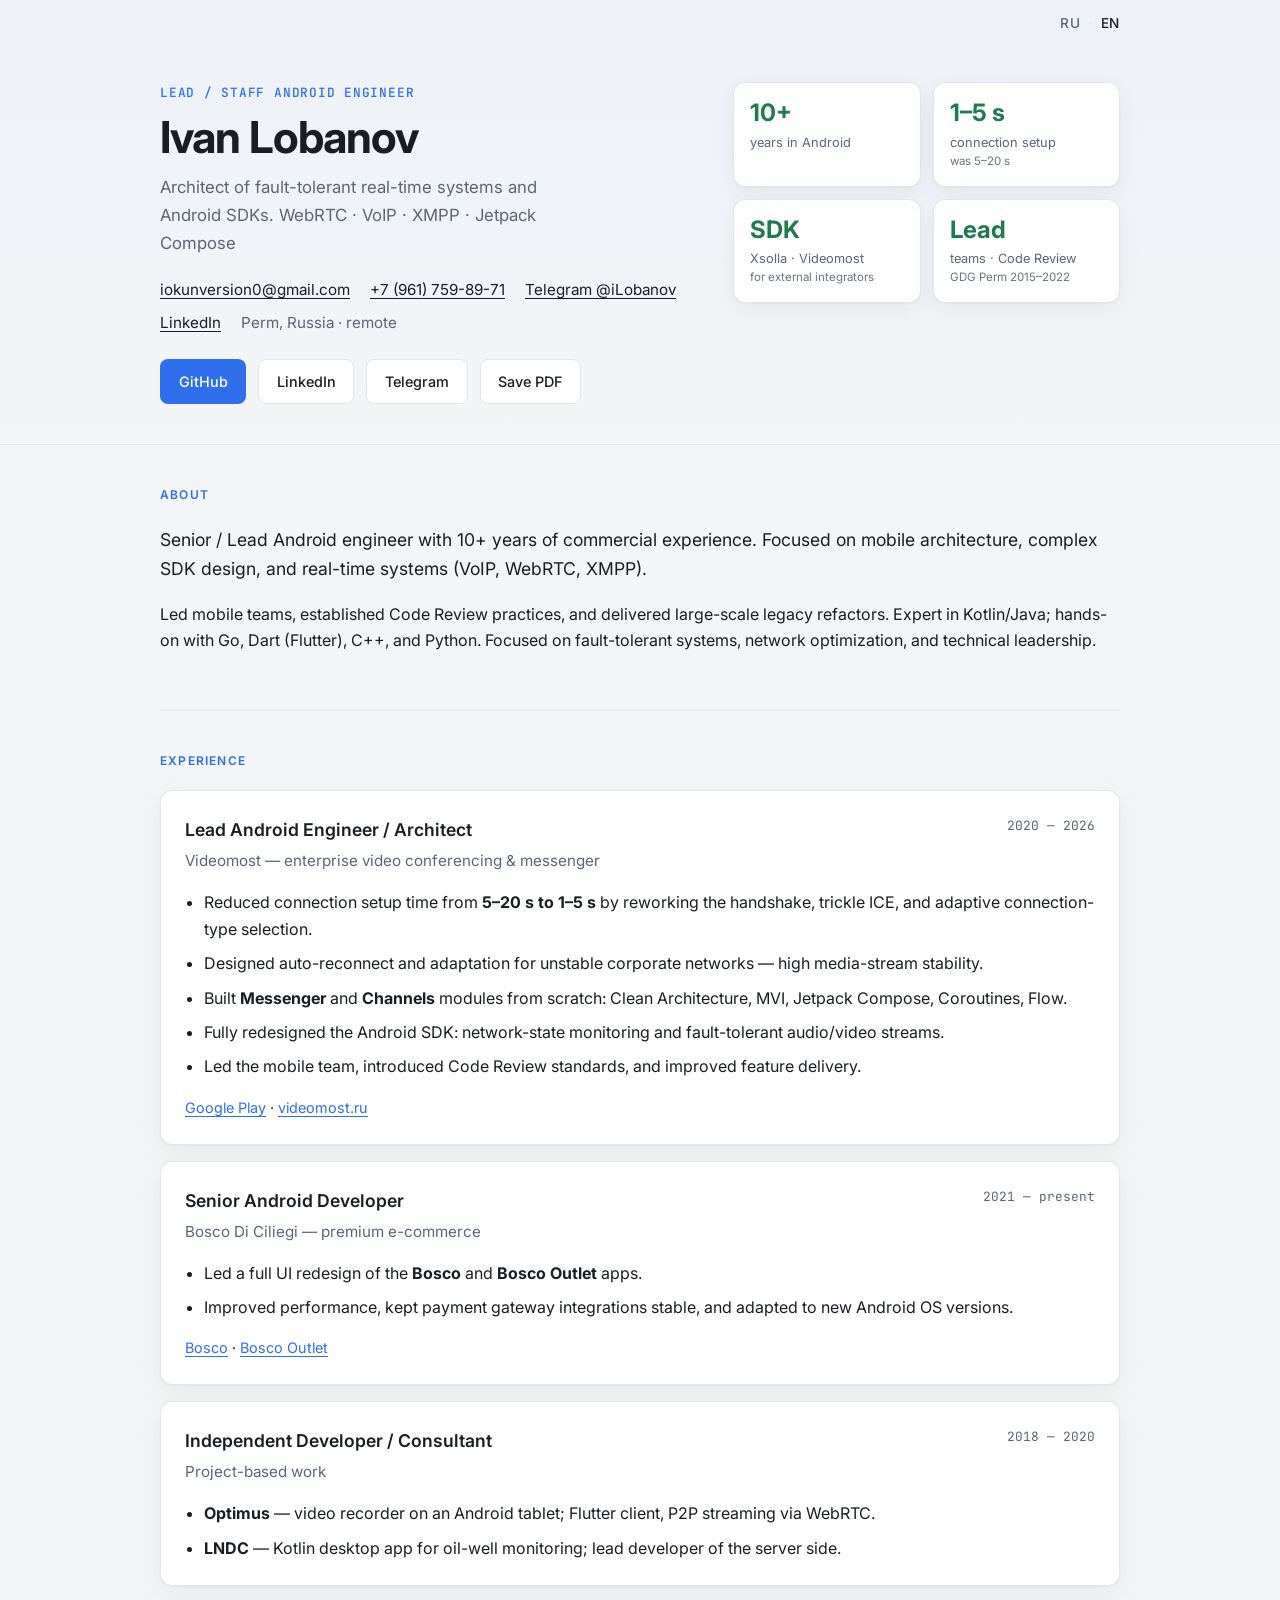
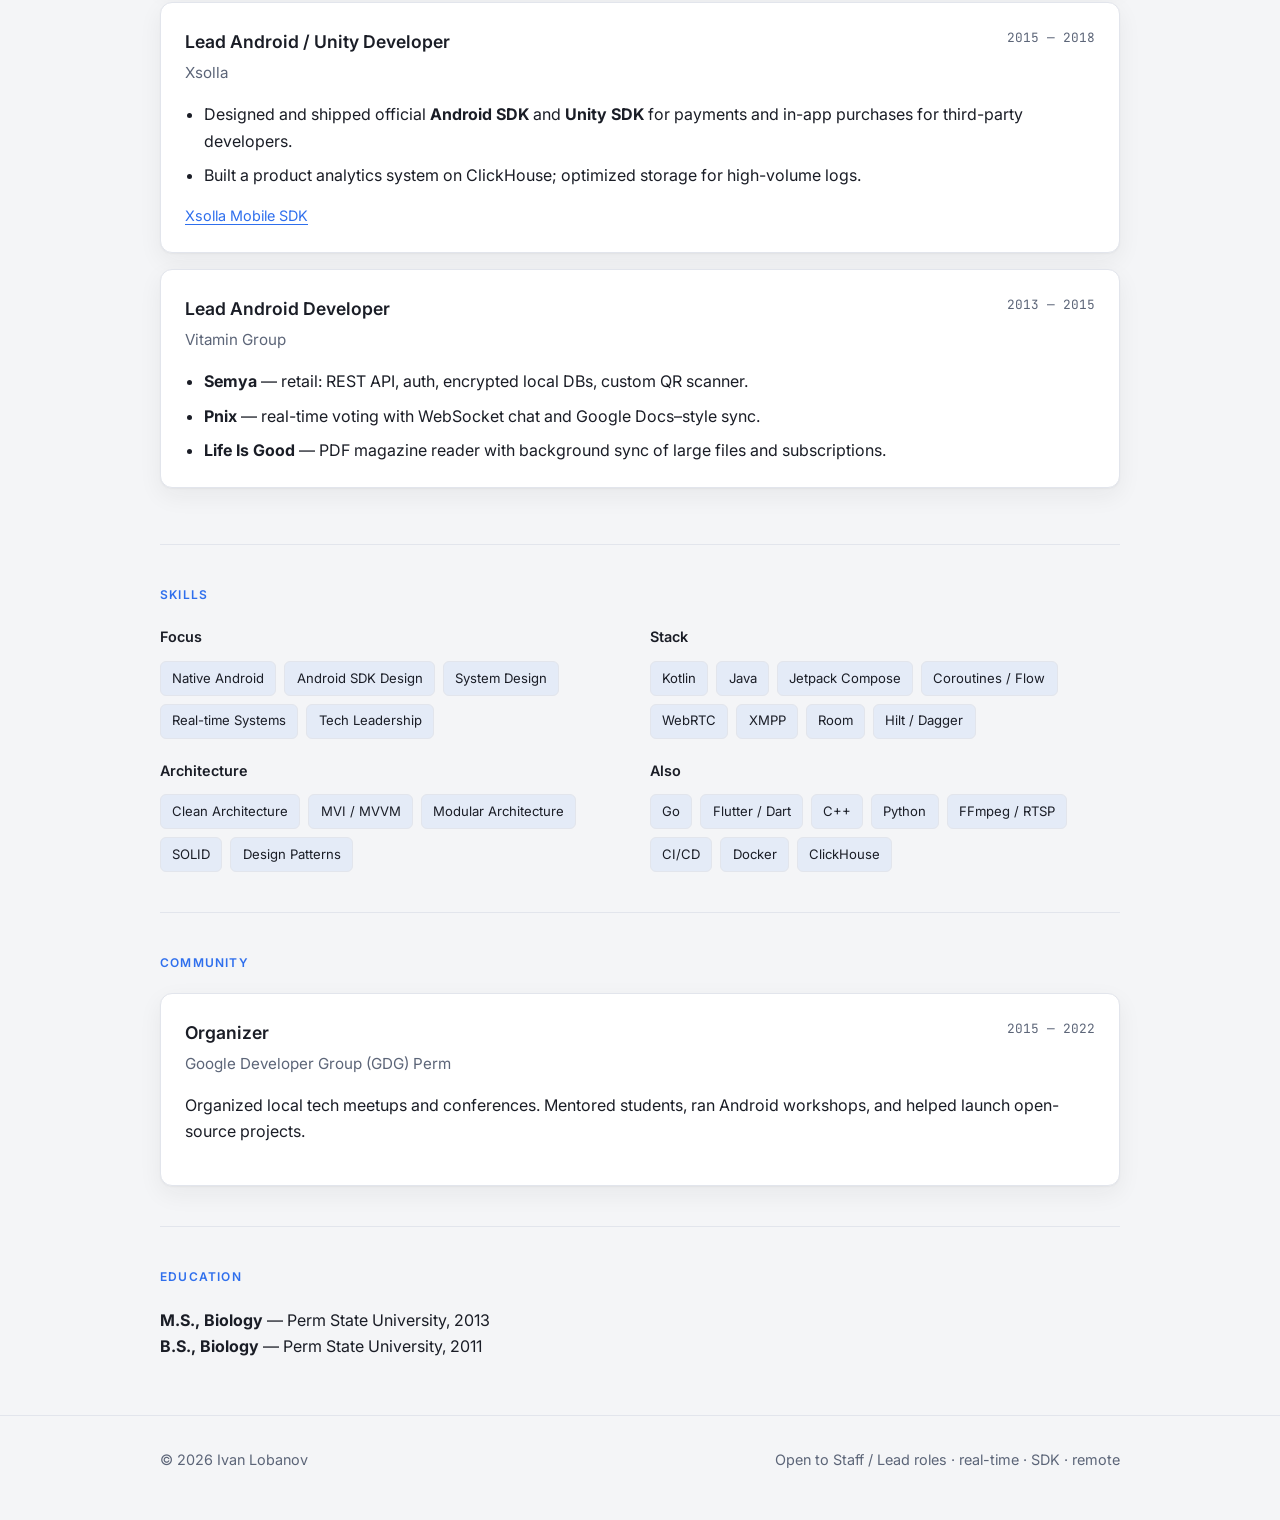
==== en/index.html @ cc2d4212 "Initial resume site for GitHub Pages (RU + EN) Co-authored-by: Cursor <cursoragent@cursor.com>" ====
<!DOCTYPE html>
<html lang="en">
<head>
  <meta charset="UTF-8">
  <meta name="viewport" content="width=device-width, initial-scale=1.0">
  <meta name="description" content="Ivan Lobanov — Lead / Staff Android Engineer. WebRTC, SDK, real-time systems, technical leadership. 10+ years of experience.">
  <meta name="author" content="Ivan Lobanov">
  <title>Ivan Lobanov — Lead Android Engineer</title>
  <link rel="alternate" hreflang="ru" href="../">
  <link rel="alternate" hreflang="en" href="./">
  <link rel="preconnect" href="https://fonts.googleapis.com">
  <link rel="preconnect" href="https://fonts.gstatic.com" crossorigin>
  <link href="https://fonts.googleapis.com/css2?family=Inter:wght@400;500;600;700&family=JetBrains+Mono:wght@400;500&display=swap" rel="stylesheet">
  <link rel="stylesheet" href="../css/style.css">
</head>
<body>
  <a class="skip-link" href="#main">Skip to content</a>

  <nav class="lang-switch" aria-label="Language">
    <div class="container lang-switch__inner">
      <a href="../">RU</a>
      <span aria-hidden="true">·</span>
      <a href="./" aria-current="page">EN</a>
    </div>
  </nav>

  <header class="hero">
    <div class="container hero__inner">
      <div class="hero__text">
        <p class="hero__label">Lead / Staff Android Engineer</p>
        <h1>Ivan Lobanov</h1>
        <p class="hero__tagline">
          Architect of fault-tolerant real-time systems and Android SDKs.
          WebRTC · VoIP · XMPP · Jetpack Compose
        </p>
        <ul class="hero__contacts">
          <li><a href="mailto:iokunversion0@gmail.com">iokunversion0@gmail.com</a></li>
          <li><a href="tel:+79617598971">+7 (961) 759-89-71</a></li>
          <li><a href="https://t.me/iLobanov" target="_blank" rel="noopener">Telegram @iLobanov</a></li>
          <li><a href="https://www.linkedin.com/in/ivanlobanov/" target="_blank" rel="noopener">LinkedIn</a></li>
          <li>Perm, Russia · remote</li>
        </ul>
        <div class="hero__links">
          <a class="btn btn--primary" href="https://github.com/ioKun" target="_blank" rel="noopener">GitHub</a>
          <a class="btn btn--ghost" href="https://www.linkedin.com/in/ivanlobanov/" target="_blank" rel="noopener">LinkedIn</a>
          <a class="btn btn--ghost" href="https://t.me/iLobanov" target="_blank" rel="noopener">Telegram</a>
          <button class="btn btn--ghost" type="button" onclick="window.print()">Save PDF</button>
        </div>
      </div>
      <aside class="hero__metrics" aria-label="Key achievements">
        <div class="metric">
          <span class="metric__value">10+</span>
          <span class="metric__label">years in Android</span>
        </div>
        <div class="metric">
          <span class="metric__value">1–5 s</span>
          <span class="metric__label">connection setup<br><small>was 5–20 s</small></span>
        </div>
        <div class="metric">
          <span class="metric__value">SDK</span>
          <span class="metric__label">Xsolla · Videomost<br><small>for external integrators</small></span>
        </div>
        <div class="metric">
          <span class="metric__value">Lead</span>
          <span class="metric__label">teams · Code Review<br><small>GDG Perm 2015–2022</small></span>
        </div>
      </aside>
    </div>
  </header>

  <main id="main" class="container">
    <section class="section" id="about">
      <h2>About</h2>
      <p class="lead">
        Senior / Lead Android engineer with 10+ years of commercial experience.
        Focused on mobile architecture, complex SDK design, and real-time systems
        (VoIP, WebRTC, XMPP).
      </p>
      <p>
        Led mobile teams, established Code Review practices, and delivered large-scale
        legacy refactors. Expert in Kotlin/Java; hands-on with Go, Dart (Flutter), C++,
        and Python. Focused on fault-tolerant systems, network optimization, and
        technical leadership.
      </p>
    </section>

    <section class="section" id="experience">
      <h2>Experience</h2>

      <article class="job">
        <header class="job__header">
          <div>
            <h3>Lead Android Engineer / Architect</h3>
            <p class="job__company">Videomost — enterprise video conferencing &amp; messenger</p>
          </div>
          <time class="job__period">2020 — 2026</time>
        </header>
        <ul class="job__highlights">
          <li>Reduced connection setup time from <strong>5–20 s to 1–5 s</strong> by reworking the handshake, trickle ICE, and adaptive connection-type selection.</li>
          <li>Designed auto-reconnect and adaptation for unstable corporate networks — high media-stream stability.</li>
          <li>Built <strong>Messenger</strong> and <strong>Channels</strong> modules from scratch: Clean Architecture, MVI, Jetpack Compose, Coroutines, Flow.</li>
          <li>Fully redesigned the Android SDK: network-state monitoring and fault-tolerant audio/video streams.</li>
          <li>Led the mobile team, introduced Code Review standards, and improved feature delivery.</li>
        </ul>
        <p class="job__links">
          <a href="https://play.google.com/store/apps/details?id=com.Videomost" target="_blank" rel="noopener">Google Play</a>
          ·
          <a href="https://videomost.ru/" target="_blank" rel="noopener">videomost.ru</a>
        </p>
      </article>

      <article class="job">
        <header class="job__header">
          <div>
            <h3>Senior Android Developer</h3>
            <p class="job__company">Bosco Di Ciliegi — premium e-commerce</p>
          </div>
          <time class="job__period">2021 — present</time>
        </header>
        <ul class="job__highlights">
          <li>Led a full UI redesign of the <strong>Bosco</strong> and <strong>Bosco Outlet</strong> apps.</li>
          <li>Improved performance, kept payment gateway integrations stable, and adapted to new Android OS versions.</li>
        </ul>
        <p class="job__links">
          <a href="https://play.google.com/store/apps/details?id=ru.bosco.android" target="_blank" rel="noopener">Bosco</a>
          ·
          <a href="https://play.google.com/store/apps/details?id=ru.bosco.outlet.android" target="_blank" rel="noopener">Bosco Outlet</a>
        </p>
      </article>

      <article class="job">
        <header class="job__header">
          <div>
            <h3>Independent Developer / Consultant</h3>
            <p class="job__company">Project-based work</p>
          </div>
          <time class="job__period">2018 — 2020</time>
        </header>
        <ul class="job__highlights">
          <li><strong>Optimus</strong> — video recorder on an Android tablet; Flutter client, P2P streaming via WebRTC.</li>
          <li><strong>LNDC</strong> — Kotlin desktop app for oil-well monitoring; lead developer of the server side.</li>
        </ul>
      </article>

      <article class="job">
        <header class="job__header">
          <div>
            <h3>Lead Android / Unity Developer</h3>
            <p class="job__company">Xsolla</p>
          </div>
          <time class="job__period">2015 — 2018</time>
        </header>
        <ul class="job__highlights">
          <li>Designed and shipped official <strong>Android SDK</strong> and <strong>Unity SDK</strong> for payments and in-app purchases for third-party developers.</li>
          <li>Built a product analytics system on ClickHouse; optimized storage for high-volume logs.</li>
        </ul>
        <p class="job__links">
          <a href="https://developers.xsolla.com/doc/mobile-sdk/" target="_blank" rel="noopener">Xsolla Mobile SDK</a>
        </p>
      </article>

      <article class="job">
        <header class="job__header">
          <div>
            <h3>Lead Android Developer</h3>
            <p class="job__company">Vitamin Group</p>
          </div>
          <time class="job__period">2013 — 2015</time>
        </header>
        <ul class="job__highlights">
          <li><strong>Semya</strong> — retail: REST API, auth, encrypted local DBs, custom QR scanner.</li>
          <li><strong>Pnix</strong> — real-time voting with WebSocket chat and Google Docs–style sync.</li>
          <li><strong>Life Is Good</strong> — PDF magazine reader with background sync of large files and subscriptions.</li>
        </ul>
      </article>
    </section>

    <section class="section" id="skills">
      <h2>Skills</h2>
      <div class="skills-grid">
        <div class="skill-group">
          <h3>Focus</h3>
          <ul class="tags">
            <li>Native Android</li>
            <li>Android SDK Design</li>
            <li>System Design</li>
            <li>Real-time Systems</li>
            <li>Tech Leadership</li>
          </ul>
        </div>
        <div class="skill-group">
          <h3>Stack</h3>
          <ul class="tags">
            <li>Kotlin</li>
            <li>Java</li>
            <li>Jetpack Compose</li>
            <li>Coroutines / Flow</li>
            <li>WebRTC</li>
            <li>XMPP</li>
            <li>Room</li>
            <li>Hilt / Dagger</li>
          </ul>
        </div>
        <div class="skill-group">
          <h3>Architecture</h3>
          <ul class="tags">
            <li>Clean Architecture</li>
            <li>MVI / MVVM</li>
            <li>Modular Architecture</li>
            <li>SOLID</li>
            <li>Design Patterns</li>
          </ul>
        </div>
        <div class="skill-group">
          <h3>Also</h3>
          <ul class="tags">
            <li>Go</li>
            <li>Flutter / Dart</li>
            <li>C++</li>
            <li>Python</li>
            <li>FFmpeg / RTSP</li>
            <li>CI/CD</li>
            <li>Docker</li>
            <li>ClickHouse</li>
          </ul>
        </div>
      </div>
    </section>

    <section class="section" id="community">
      <h2>Community</h2>
      <article class="job job--compact">
        <header class="job__header">
          <div>
            <h3>Organizer</h3>
            <p class="job__company">Google Developer Group (GDG) Perm</p>
          </div>
          <time class="job__period">2015 — 2022</time>
        </header>
        <p>
          Organized local tech meetups and conferences. Mentored students,
          ran Android workshops, and helped launch open-source projects.
        </p>
      </article>
    </section>

    <section class="section" id="education">
      <h2>Education</h2>
      <p>
        <strong>M.S., Biology</strong> — Perm State University, 2013<br>
        <strong>B.S., Biology</strong> — Perm State University, 2011
      </p>
    </section>
  </main>

  <footer class="footer">
    <div class="container footer__inner">
      <p>© 2026 Ivan Lobanov</p>
      <p class="footer__note">Open to Staff / Lead roles · real-time · SDK · remote</p>
    </div>
  </footer>
</body>
</html>
---- css/style.css ----
:root {
  --bg: #f4f5f7;
  --bg-elevated: #ffffff;
  --bg-card: #ffffff;
  --text: #1a1d26;
  --text-muted: #5c6578;
  --accent: #2f6fed;
  --accent-soft: rgba(47, 111, 237, 0.08);
  --border: #e2e5ec;
  --success: #1f7a4c;
  --font: "Inter", system-ui, -apple-system, sans-serif;
  --mono: "JetBrains Mono", ui-monospace, monospace;
  --radius: 12px;
  --shadow: 0 1px 2px rgba(26, 29, 38, 0.04), 0 8px 24px rgba(26, 29, 38, 0.06);
  --max-width: 960px;
}

*,
*::before,
*::after {
  box-sizing: border-box;
}

html {
  scroll-behavior: smooth;
}

body {
  margin: 0;
  font-family: var(--font);
  font-size: 16px;
  line-height: 1.65;
  color: var(--text);
  background: var(--bg);
  -webkit-font-smoothing: antialiased;
}

.skip-link {
  position: absolute;
  left: -9999px;
  top: 0;
  z-index: 100;
  padding: 0.75rem 1rem;
  background: var(--accent);
  color: #fff;
  text-decoration: none;
}

.skip-link:focus {
  left: 1rem;
  top: 1rem;
}

.container {
  width: min(100% - 2rem, var(--max-width));
  margin-inline: auto;
}

a {
  color: var(--accent);
  text-decoration-thickness: 1px;
  text-underline-offset: 3px;
}

a:hover {
  text-decoration: none;
}

/* Language switcher */
.lang-switch {
  padding: 0.75rem 0 0;
  background: linear-gradient(180deg, #eef2f8 0%, #eef2f8 100%);
}

.lang-switch__inner {
  display: flex;
  justify-content: flex-end;
  align-items: center;
  gap: 0.5rem;
  font-size: 0.85rem;
  font-weight: 500;
  letter-spacing: 0.04em;
}

.lang-switch a {
  color: var(--text-muted);
  text-decoration: none;
}

.lang-switch a:hover {
  color: var(--accent);
}

.lang-switch a[aria-current="page"] {
  color: var(--text);
  pointer-events: none;
}

.lang-switch span {
  color: var(--border);
}

/* Hero */
.hero {
  padding: 3rem 0 2.5rem;
  background:
    linear-gradient(180deg, #eef2f8 0%, var(--bg) 100%);
  border-bottom: 1px solid var(--border);
}

.hero__inner {
  display: grid;
  gap: 2rem;
}

@media (min-width: 768px) {
  .hero__inner {
    grid-template-columns: 1.4fr 1fr;
    align-items: start;
  }
}

.hero__label {
  margin: 0 0 0.5rem;
  font-family: var(--mono);
  font-size: 0.8rem;
  font-weight: 500;
  letter-spacing: 0.06em;
  text-transform: uppercase;
  color: var(--accent);
}

.hero h1 {
  margin: 0 0 0.75rem;
  font-size: clamp(2rem, 5vw, 2.75rem);
  font-weight: 700;
  letter-spacing: -0.02em;
  line-height: 1.15;
  color: var(--text);
}

.hero__tagline {
  margin: 0 0 1.25rem;
  font-size: 1.05rem;
  color: var(--text-muted);
  max-width: 38ch;
}

.hero__contacts {
  list-style: none;
  margin: 0 0 1.5rem;
  padding: 0;
  display: flex;
  flex-wrap: wrap;
  gap: 0.5rem 1.25rem;
  font-size: 0.95rem;
  color: var(--text-muted);
}

.hero__contacts a {
  color: var(--text);
}

.hero__contacts a:hover {
  color: var(--accent);
}

.hero__links {
  display: flex;
  flex-wrap: wrap;
  gap: 0.75rem;
}

.btn {
  display: inline-flex;
  align-items: center;
  justify-content: center;
  padding: 0.6rem 1.1rem;
  border-radius: 8px;
  font-family: inherit;
  font-size: 0.9rem;
  font-weight: 500;
  text-decoration: none;
  border: 1px solid transparent;
  cursor: pointer;
  transition: background 0.15s, border-color 0.15s, color 0.15s;
}

.btn--primary {
  background: var(--accent);
  color: #fff;
}

.btn--primary:hover {
  background: #255cd4;
  color: #fff;
}

.btn--ghost {
  background: var(--bg-elevated);
  color: var(--text);
  border-color: var(--border);
}

.btn--ghost:hover {
  background: #eef1f6;
  color: var(--text);
  border-color: #d0d5e0;
}

/* Metrics */
.hero__metrics {
  display: grid;
  grid-template-columns: 1fr 1fr;
  gap: 0.75rem;
}

.metric {
  padding: 1rem;
  background: var(--bg-card);
  border: 1px solid var(--border);
  border-radius: var(--radius);
  box-shadow: var(--shadow);
}

.metric__value {
  display: block;
  font-size: 1.5rem;
  font-weight: 700;
  color: var(--success);
  line-height: 1.2;
}

.metric__label {
  display: block;
  margin-top: 0.35rem;
  font-size: 0.8rem;
  color: var(--text-muted);
  line-height: 1.4;
}

.metric__label small {
  font-size: 0.72rem;
  opacity: 0.9;
}

/* Sections */
.section {
  padding: 2.5rem 0;
  border-bottom: 1px solid var(--border);
}

.section:last-of-type {
  border-bottom: none;
}

.section h2 {
  margin: 0 0 1.25rem;
  font-size: 0.75rem;
  font-weight: 600;
  letter-spacing: 0.1em;
  text-transform: uppercase;
  color: var(--accent);
}

.lead {
  font-size: 1.1rem;
  color: var(--text);
  margin-top: 0;
}

/* Jobs */
.job {
  padding: 1.5rem;
  margin-bottom: 1rem;
  background: var(--bg-elevated);
  border: 1px solid var(--border);
  border-radius: var(--radius);
  box-shadow: var(--shadow);
}

.job--compact {
  margin-bottom: 0;
}

.job__header {
  display: flex;
  flex-wrap: wrap;
  justify-content: space-between;
  gap: 0.5rem 1rem;
  margin-bottom: 1rem;
}

.job h3 {
  margin: 0 0 0.25rem;
  font-size: 1.1rem;
  font-weight: 600;
}

.job__company {
  margin: 0;
  color: var(--text-muted);
  font-size: 0.95rem;
}

.job__period {
  font-family: var(--mono);
  font-size: 0.8rem;
  color: var(--text-muted);
  white-space: nowrap;
}

.job__highlights {
  margin: 0;
  padding-left: 1.2rem;
}

.job__highlights li {
  margin-bottom: 0.5rem;
}

.job__highlights li:last-child {
  margin-bottom: 0;
}

.job__links {
  margin: 1rem 0 0;
  font-size: 0.9rem;
}

/* Skills */
.skills-grid {
  display: grid;
  gap: 1.25rem;
}

@media (min-width: 640px) {
  .skills-grid {
    grid-template-columns: 1fr 1fr;
  }
}

.skill-group h3 {
  margin: 0 0 0.75rem;
  font-size: 0.9rem;
  font-weight: 600;
}

.tags {
  list-style: none;
  margin: 0;
  padding: 0;
  display: flex;
  flex-wrap: wrap;
  gap: 0.5rem;
}

.tags li {
  padding: 0.35rem 0.7rem;
  font-size: 0.82rem;
  background: var(--accent-soft);
  color: var(--text);
  border: 1px solid var(--border);
  border-radius: 6px;
}

/* Footer */
.footer {
  padding: 2rem 0 3rem;
  border-top: 1px solid var(--border);
}

.footer__inner {
  display: flex;
  flex-wrap: wrap;
  justify-content: space-between;
  gap: 0.5rem;
  font-size: 0.9rem;
  color: var(--text-muted);
}

.footer__inner p {
  margin: 0;
}

/* Print / PDF */
@media print {
  :root {
    --bg: #fff;
    --bg-elevated: #fff;
    --bg-card: #f7f8fa;
    --text: #111;
    --text-muted: #444;
    --border: #ddd;
    --accent: #1a5fb4;
    --success: #1a7f37;
    --shadow: none;
  }

  body {
    font-size: 11pt;
    background: #fff;
  }

  .hero {
    padding: 0 0 1rem;
    background: none;
    border-bottom: 2px solid #111;
  }

  .hero__links,
  .skip-link,
  .lang-switch {
    display: none !important;
  }

  .hero__metrics {
    grid-template-columns: repeat(4, 1fr);
  }

  .job,
  .metric {
    break-inside: avoid;
    page-break-inside: avoid;
    box-shadow: none;
  }

  a {
    color: inherit;
    text-decoration: none;
  }

  a[href^="http"]::after {
    content: " (" attr(href) ")";
    font-size: 0.75em;
    color: #666;
  }

  .footer {
    padding-top: 1rem;
  }
}
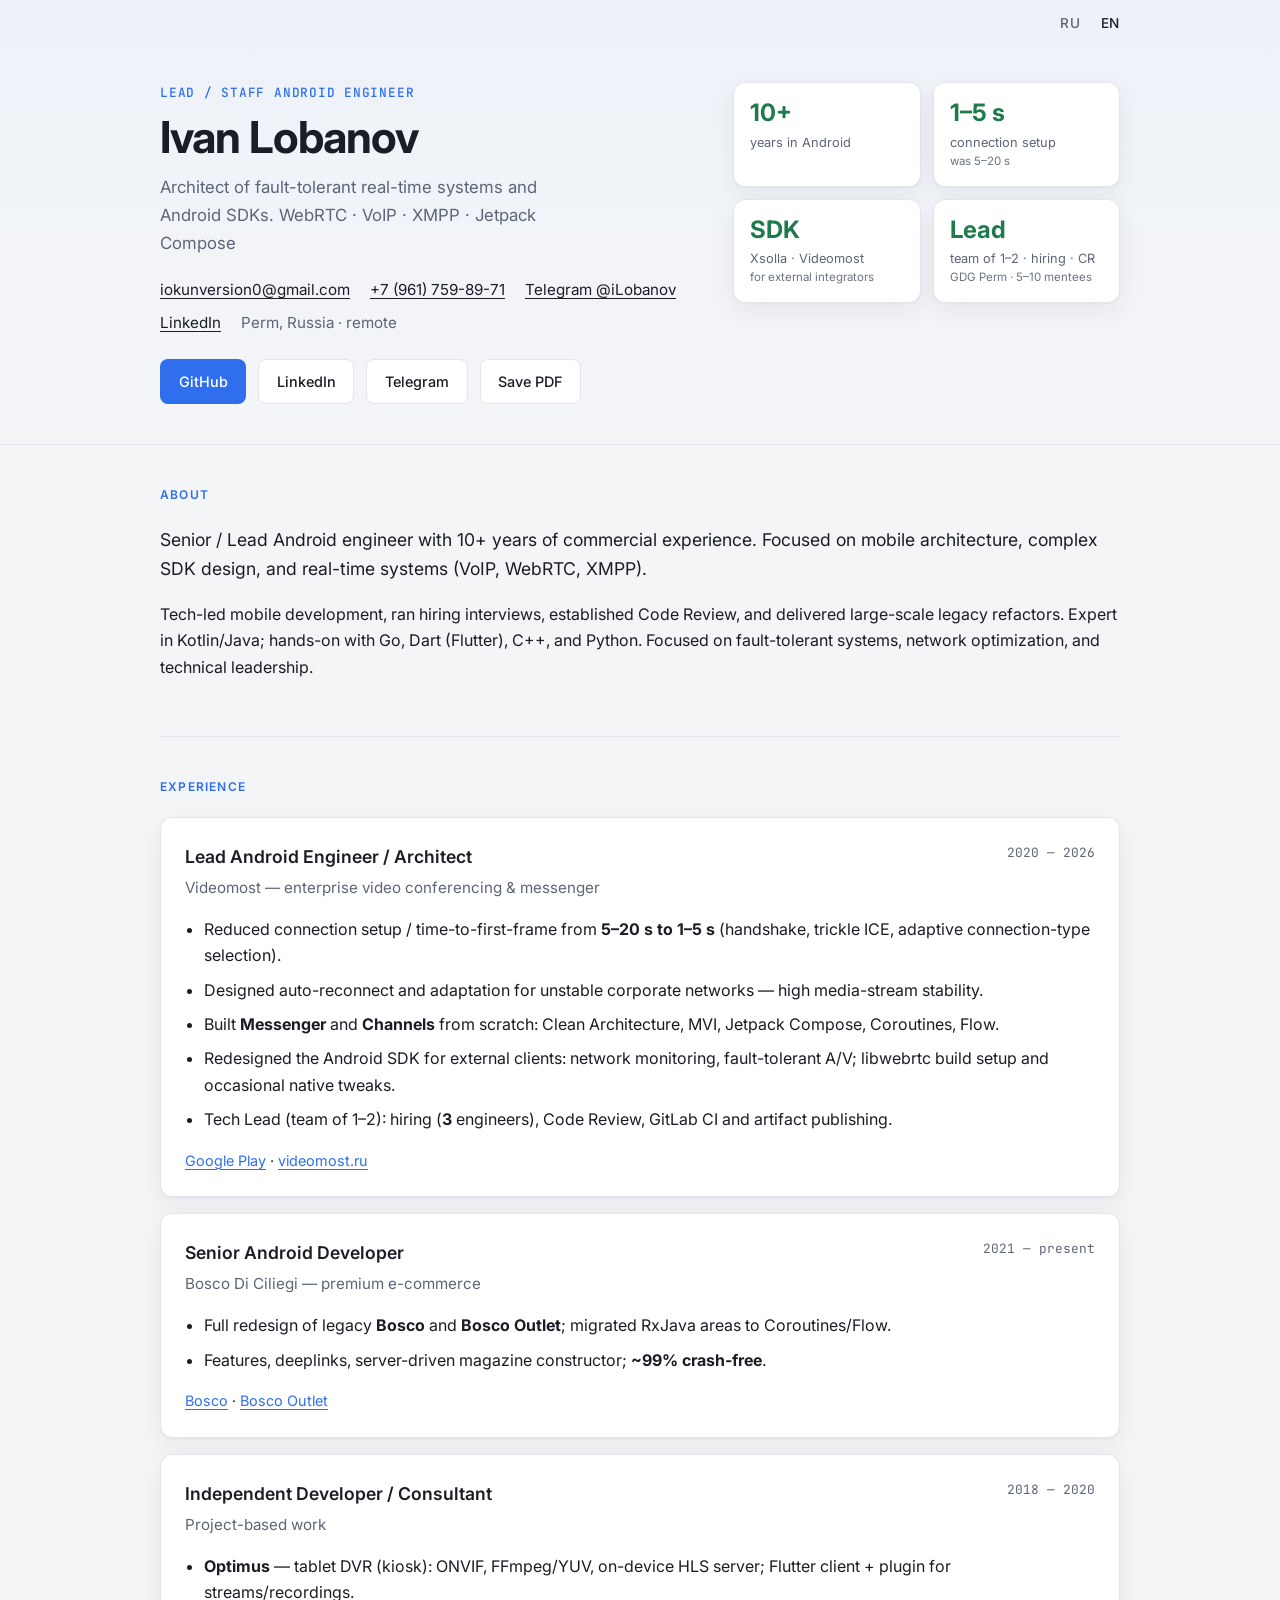
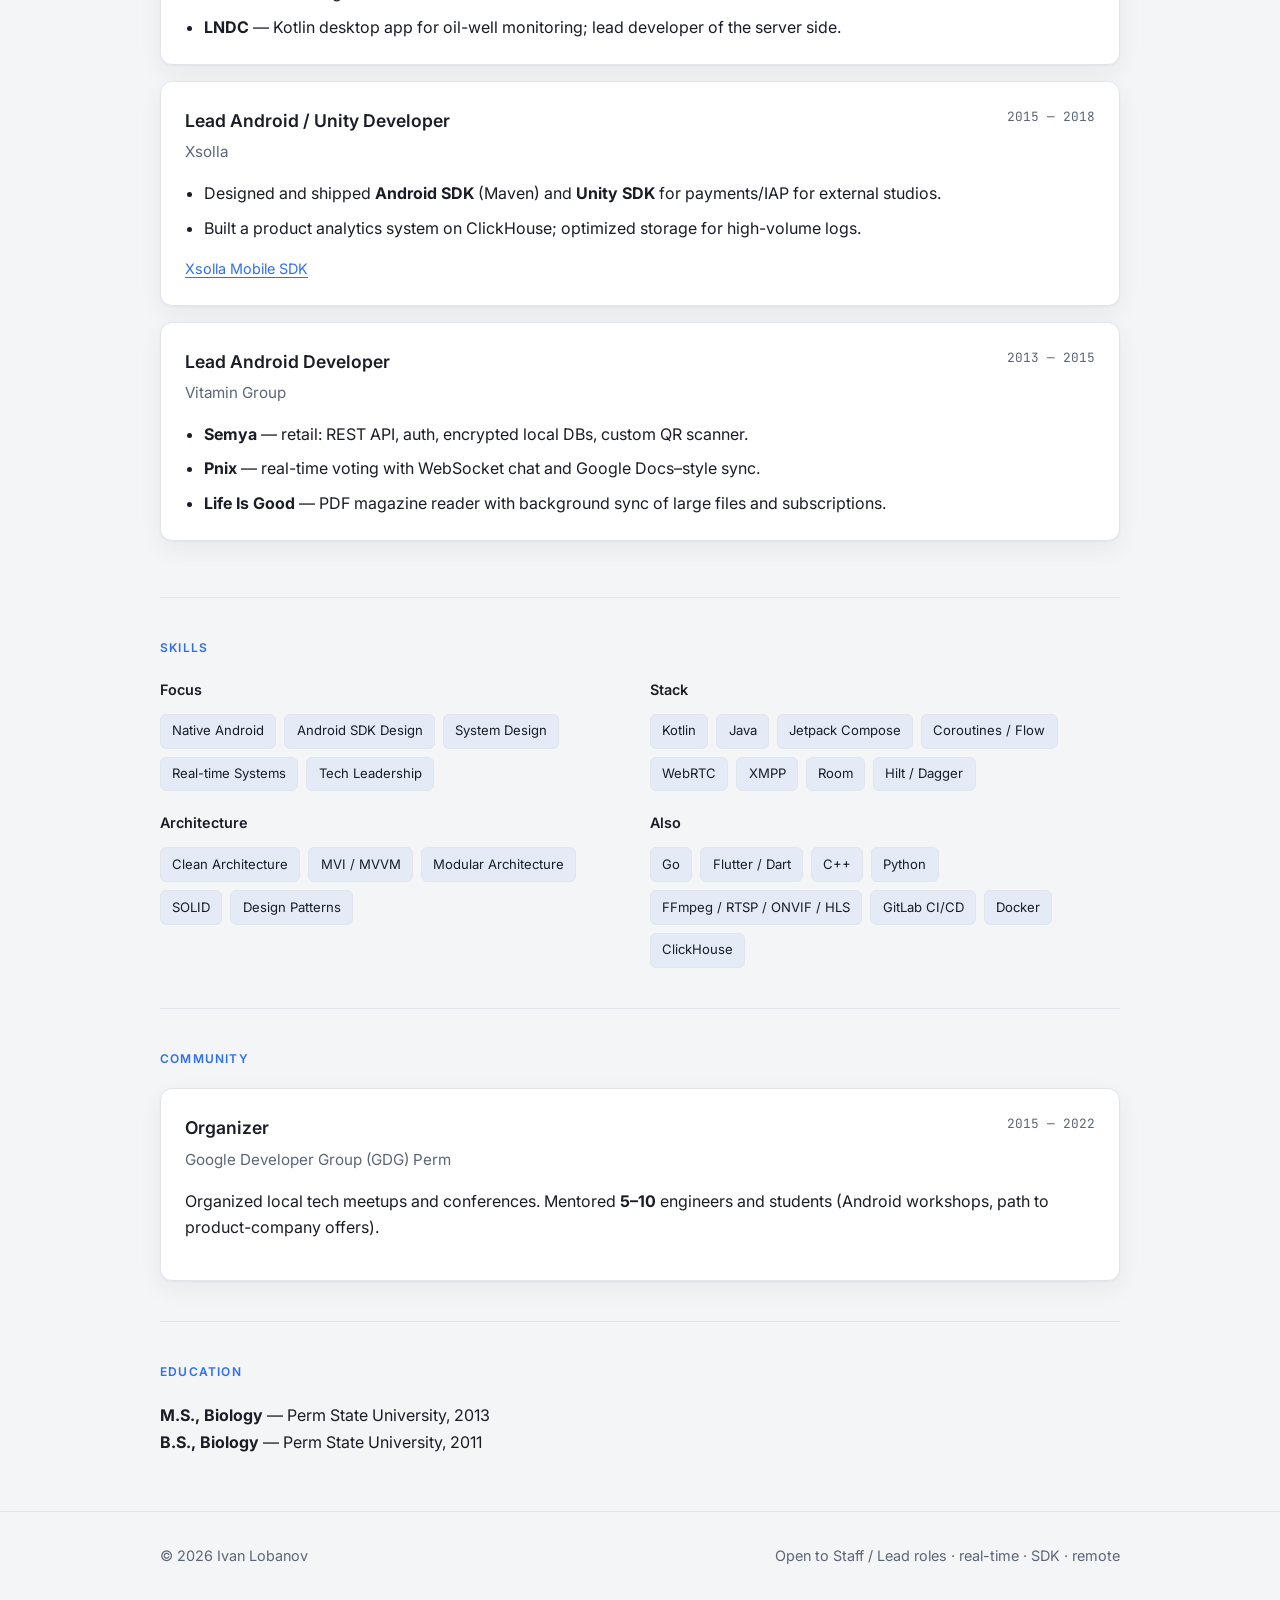
==== commit f341628b: "upd" ====
--- a/en/index.html
+++ b/en/index.html
@@ -62,7 +62,7 @@
         </div>
         <div class="metric">
           <span class="metric__value">Lead</span>
-          <span class="metric__label">teams · Code Review<br><small>GDG Perm 2015–2022</small></span>
+          <span class="metric__label">team of 1–2 · hiring · CR<br><small>GDG Perm · 5–10 mentees</small></span>
         </div>
       </aside>
     </div>
@@ -77,10 +77,10 @@
         (VoIP, WebRTC, XMPP).
       </p>
       <p>
-        Led mobile teams, established Code Review practices, and delivered large-scale
-        legacy refactors. Expert in Kotlin/Java; hands-on with Go, Dart (Flutter), C++,
-        and Python. Focused on fault-tolerant systems, network optimization, and
-        technical leadership.
+        Tech-led mobile development, ran hiring interviews, established Code Review,
+        and delivered large-scale legacy refactors. Expert in Kotlin/Java; hands-on with
+        Go, Dart (Flutter), C++, and Python. Focused on fault-tolerant systems, network
+        optimization, and technical leadership.
       </p>
     </section>
 
@@ -96,11 +96,11 @@
           <time class="job__period">2020 — 2026</time>
         </header>
         <ul class="job__highlights">
-          <li>Reduced connection setup time from <strong>5–20 s to 1–5 s</strong> by reworking the handshake, trickle ICE, and adaptive connection-type selection.</li>
+          <li>Reduced connection setup / time-to-first-frame from <strong>5–20 s to 1–5 s</strong> (handshake, trickle ICE, adaptive connection-type selection).</li>
           <li>Designed auto-reconnect and adaptation for unstable corporate networks — high media-stream stability.</li>
-          <li>Built <strong>Messenger</strong> and <strong>Channels</strong> modules from scratch: Clean Architecture, MVI, Jetpack Compose, Coroutines, Flow.</li>
-          <li>Fully redesigned the Android SDK: network-state monitoring and fault-tolerant audio/video streams.</li>
-          <li>Led the mobile team, introduced Code Review standards, and improved feature delivery.</li>
+          <li>Built <strong>Messenger</strong> and <strong>Channels</strong> from scratch: Clean Architecture, MVI, Jetpack Compose, Coroutines, Flow.</li>
+          <li>Redesigned the Android SDK for external clients: network monitoring, fault-tolerant A/V; libwebrtc build setup and occasional native tweaks.</li>
+          <li>Tech Lead (team of 1–2): hiring (<strong>3</strong> engineers), Code Review, GitLab CI and artifact publishing.</li>
         </ul>
         <p class="job__links">
           <a href="https://play.google.com/store/apps/details?id=com.Videomost" target="_blank" rel="noopener">Google Play</a>
@@ -118,8 +118,8 @@
           <time class="job__period">2021 — present</time>
         </header>
         <ul class="job__highlights">
-          <li>Led a full UI redesign of the <strong>Bosco</strong> and <strong>Bosco Outlet</strong> apps.</li>
-          <li>Improved performance, kept payment gateway integrations stable, and adapted to new Android OS versions.</li>
+          <li>Full redesign of legacy <strong>Bosco</strong> and <strong>Bosco Outlet</strong>; migrated RxJava areas to Coroutines/Flow.</li>
+          <li>Features, deeplinks, server-driven magazine constructor; <strong>~99% crash-free</strong>.</li>
         </ul>
         <p class="job__links">
           <a href="https://play.google.com/store/apps/details?id=ru.bosco.android" target="_blank" rel="noopener">Bosco</a>
@@ -137,7 +137,7 @@
           <time class="job__period">2018 — 2020</time>
         </header>
         <ul class="job__highlights">
-          <li><strong>Optimus</strong> — video recorder on an Android tablet; Flutter client, P2P streaming via WebRTC.</li>
+          <li><strong>Optimus</strong> — tablet DVR (kiosk): ONVIF, FFmpeg/YUV, on-device HLS server; Flutter client + plugin for streams/recordings.</li>
           <li><strong>LNDC</strong> — Kotlin desktop app for oil-well monitoring; lead developer of the server side.</li>
         </ul>
       </article>
@@ -151,7 +151,7 @@
           <time class="job__period">2015 — 2018</time>
         </header>
         <ul class="job__highlights">
-          <li>Designed and shipped official <strong>Android SDK</strong> and <strong>Unity SDK</strong> for payments and in-app purchases for third-party developers.</li>
+          <li>Designed and shipped <strong>Android SDK</strong> (Maven) and <strong>Unity SDK</strong> for payments/IAP for external studios.</li>
           <li>Built a product analytics system on ClickHouse; optimized storage for high-volume logs.</li>
         </ul>
         <p class="job__links">
@@ -218,8 +218,8 @@
             <li>Flutter / Dart</li>
             <li>C++</li>
             <li>Python</li>
-            <li>FFmpeg / RTSP</li>
-            <li>CI/CD</li>
+            <li>FFmpeg / RTSP / ONVIF / HLS</li>
+            <li>GitLab CI/CD</li>
             <li>Docker</li>
             <li>ClickHouse</li>
           </ul>
@@ -238,8 +238,8 @@
           <time class="job__period">2015 — 2022</time>
         </header>
         <p>
-          Organized local tech meetups and conferences. Mentored students,
-          ran Android workshops, and helped launch open-source projects.
+          Organized local tech meetups and conferences. Mentored <strong>5–10</strong>
+          engineers and students (Android workshops, path to product-company offers).
         </p>
       </article>
     </section>
